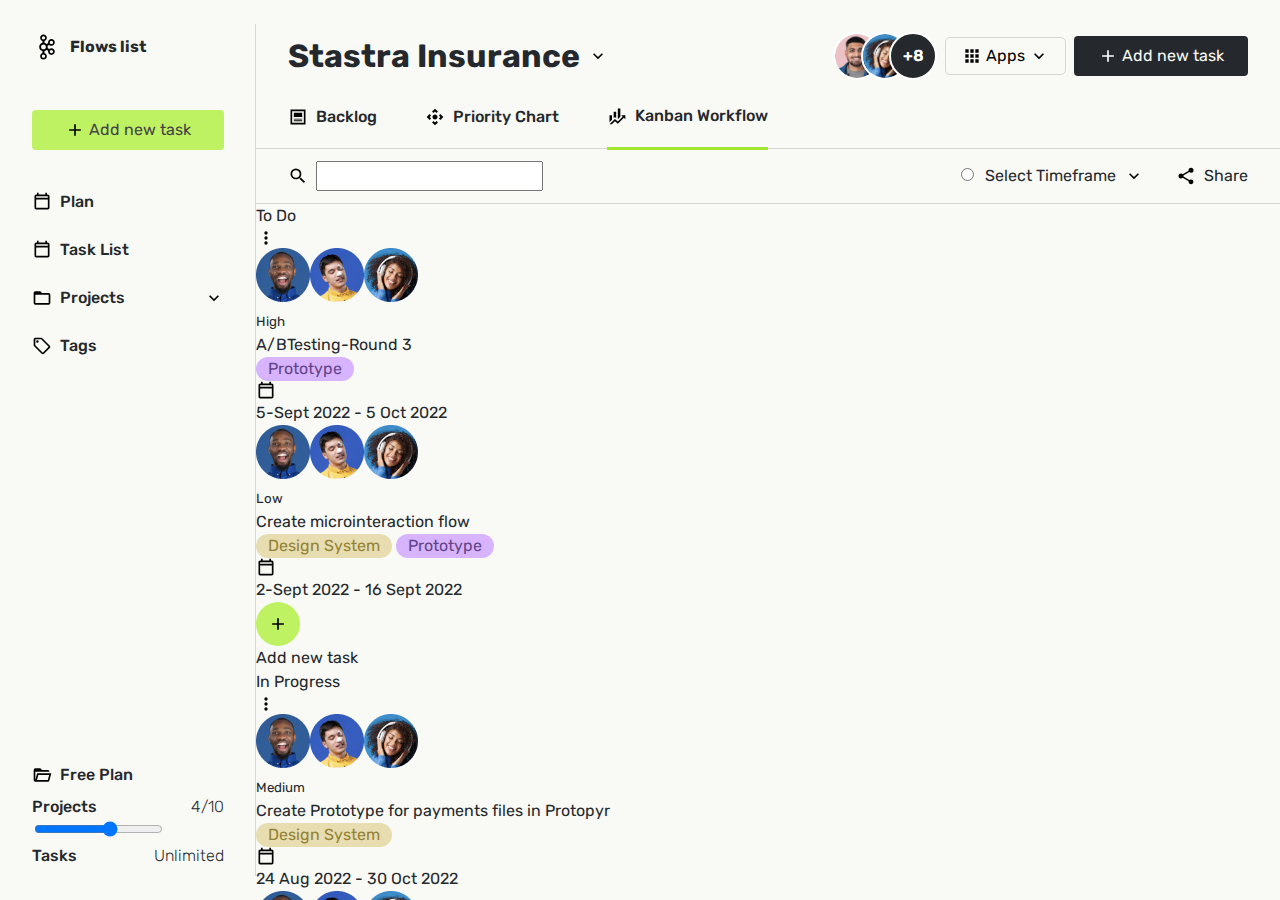
==== index.html @ 0f81f0f0 "complete header section" ====
<!DOCTYPE html>
<html lang="en">
  <head>
    <meta charset="UTF-8" />
    <meta http-equiv="X-UA-Compatible" content="IE=edge" />
    <meta name="viewport" content="width=device-width, initial-scale=1.0" />
    <link rel="preconnect" href="https://fonts.googleapis.com" />
    <link rel="preconnect" href="https://fonts.gstatic.com" crossorigin />
    <link
      href="https://fonts.googleapis.com/css2?family=Rubik:wght@300;400;500;700&display=swap"
      rel="stylesheet"
    />
    <link rel="stylesheet" href="styles.css" />
    <title>Admin Dashbord</title>
  </head>
  <body>
    <div class="dashboard-grid">
      <aside class="sidebar">
        <div class="container">
          <div class="flex-col">
            <div class="logo-wrap | flex">
              <svg class="all-icons icon-logo">
                <use xlink:href="assets/all-icons.svg#icon-logo"></use>
              </svg>
              <span class="logo-text secondary-heading">Flows list</span>
            </div>
            <button class="btn-rect btn-primary">
              <svg class="all-icons">
                <use xlink:href="assets/all-icons.svg#icon-plus"></use>
              </svg>
              <p class="btn-text">Add new task</p>
            </button>
            <div class="flex-between-col">
              <nav class="nav-sidebar-menu">
                <ul class="nav-sidebar-list | font-semi-bold">
                  <li class="nav-sidebar-item plan | flex">
                    <svg class="all-icons">
                      <use
                        xlink:href="assets/all-icons.svg#icon-calendar"
                      ></use>
                    </svg>
                    <p>Plan</p>
                  </li>
                  <li class="nav-sidebar-item task-list | flex">
                    <svg class="all-icons">
                      <use
                        xlink:href="assets/all-icons.svg#icon-calendar"
                      ></use>
                    </svg>
                    <p>Task List</p>
                  </li>
                  <li class="nav-sidebar-item projects | flex-between">
                    <div class="flex">
                      <svg class="all-icons">
                        <use
                          xlink:href="assets/all-icons.svg#icon-folder"
                        ></use>
                      </svg>
                      <p>Projects</p>
                    </div>
                    <svg class="all-icons">
                      <use xlink:href="assets/all-icons.svg#icon-expand"></use>
                    </svg>
                    <ul class="project-list | hidden">
                      <!-- USE JAVASCRIPT TO SET THIS -->
                      <li class="project-items">Meridian</li>
                      <li class="project-items">Risen</li>
                      <li class="project-items">Skillex</li>
                      <li class="project-items">Statra Insurance</li>

                      <li class="add-new-project">
                        <svg class="all-icons">
                          <use
                            xlink:href="assets/all-icons.svg#icon-plus"
                          ></use>
                        </svg>
                        <p>Add New</p>
                      </li>
                    </ul>
                  </li>
                  <li class="nav-sidebar-item tags | flex">
                    <svg class="all-icons">
                      <use xlink:href="assets/all-icons.svg#icon-tag"></use>
                    </svg>
                    <p>Tags</p>
                  </li>
                </ul>
              </nav>
              <div class="account-plan">
                <div class="nav-sidebar-item free-plan | flex font-semi-bold">
                  <svg class="all-icons">
                    <use
                      xlink:href="assets/all-icons.svg#icon-folder-open"
                    ></use>
                  </svg>
                  <p>Free Plan</p>
                </div>
                <div class="no-of-projects-wrap | flex-between">
                  <p class="no-of-projects | font-semi-bold">Projects</p>
                  <p class="no-of-projects-count | font-light">4/10</p>
                </div>
                <div class="no-of-projects-range">
                  <input type="range" min="0" max="10" value="6" />
                </div>
                <div class="no-of-tasks-wrap | flex-between">
                  <p class="no-of-tasks | font-semi-bold">Tasks</p>
                  <p class="no-of-tasks-count | font-light">Unlimited</p>
                </div>
              </div>
            </div>
          </div>
        </div>
      </aside>
      <main class="main">
        <div>
          <header class="container">
            <div class="flex-between margin-bottom">
              <div class="project-dropdown | flex">
                <h1>Stastra Insurance</h1>
                <svg class="all-icons">
                  <use xlink:href="assets/all-icons.svg#icon-expand"></use>
                </svg>
              </div>
              <div class="flex">
                <div class="team-members">
                  <div class="avatar">
                    <img src="assets/Storyavatar.png" alt="team member" />
                  </div>
                  <div class="avatar">
                    <img src="assets/48.png" alt="team member" />
                  </div>
                  <div class="avatar other-members-wrap">
                    <span class="other-members-no">+8</span>
                  </div>
                </div>
                <button class="btn-app">
                  <svg class="all-icons">
                    <use xlink:href="assets/all-icons.svg#icon-app"></use>
                  </svg>
                  <p>Apps</p>
                  <svg class="all-icons">
                    <use xlink:href="assets/all-icons.svg#icon-expand"></use>
                  </svg>
                </button>
                <button class="btn-rect btn-secondary">
                  <svg class="all-icons">
                    <use xlink:href="assets/all-icons.svg#icon-plus"></use>
                  </svg>
                  <p class="btn-text">Add new task</p>
                </button>
              </div>
            </div>
            <nav class="nav-main-menu">
              <ul
                class="nav-main-list | flex font-semi-bold"
                style="gap: var(--size-700)"
              >
                <li class="nav-main-item backlog">
                  <a href="#" class="flex">
                    <svg class="all-icons">
                      <use xlink:href="assets/all-icons.svg#icon-backlog"></use>
                    </svg>
                    <p>Backlog</p>
                  </a>
                </li>
                <li class="nav-main-item priority-chart">
                  <a href="#" class="flex">
                    <svg class="all-icons">
                      <use
                        xlink:href="assets/all-icons.svg#icon-priority"
                      ></use>
                    </svg>
                    <p>Priority Chart</p>
                  </a>
                </li>
                <li class="nav-main-item kanban-workflow active">
                  <a href="#" class="flex">
                    <svg class="all-icons">
                      <use
                        xlink:href="assets/all-icons.svg#icon-workflow"
                      ></use>
                    </svg>
                    <p>Kanban Workflow</p>
                  </a>
                </li>
              </ul>
            </nav>
          </header>
          <section class="search-section | flex-between container">
            <div class="search-bar | flex">
              <svg class="all-icons">
                <use xlink:href="assets/all-icons.svg#icon-magnify"></use>
              </svg>
              <input type="text" />
            </div>
            <div class="flex" style="gap: var(--size-600)">
              <div class="select-timeframe | flex">
                <div class="switch">
                  <input type="radio" />
                </div>
                <p>Select Timeframe</p>
                <svg class="all-icons">
                  <use xlink:href="assets/all-icons.svg#icon-expand"></use>
                </svg>
              </div>
              <div class="share | flex">
                <svg class="all-icons">
                  <use xlink:href="assets/all-icons.svg#icon-share"></use>
                </svg>
                <p>Share</p>
              </div>
            </div>
          </section>
          <section>
            <div class="to-do">
              <div>
                <p>To Do</p>
                <svg class="all-icons">
                  <use xlink:href="assets/all-icons.svg#icon-more"></use>
                </svg>
              </div>
              <div class="card">
                <div>
                  <div class="team-members">
                    <img src="assets/48avatar.png" />
                    <img src="assets/48 Copy 5.png" />
                    <img src="assets/48.png" />
                  </div>
                  <div class="card-task-priority">
                    <small>High</small>
                  </div>
                </div>
                <p>A/BTesting-Round 3</p>
                <span data-tag="true" class="tag-prototype" />
                <span data-tag="true" class="tag-tag-research" />
                <div class="card-date">
                  <svg class="all-icons">
                    <use xlink:href="assets/all-icons.svg#icon-calendar"></use>
                  </svg>
                  <p>5-Sept 2022 - 5 Oct 2022</p>
                </div>
              </div>
              <!--  -->
              <div class="card">
                <div>
                  <div class="team-members">
                    <img src="assets/48avatar.png" />
                    <img src="assets/48 Copy 5.png" />
                    <img src="assets/48.png" />
                  </div>
                  <div class="card-task-priority">
                    <small>Low</small>
                  </div>
                </div>
                <p>Create microinteraction flow</p>
                <span data-tag="true" class="tag-design" />
                <span data-tag="true" class="tag-prototype" />
                <div class="card-date">
                  <svg class="all-icons">
                    <use xlink:href="assets/all-icons.svg#icon-calendar"></use>
                  </svg>
                  <p>2-Sept 2022 - 16 Sept 2022</p>
                </div>
              </div>
              <div class="new-task">
                <button class="btn-circle btn-primary">
                  <svg class="all-icons">
                    <use xlink:href="assets/all-icons.svg#icon-plus"></use>
                  </svg>
                </button>
                <p>Add new task</p>
              </div>
            </div>
            <!--  -->
            <div class="in-progress">
              <div>
                <p>In Progress</p>
                <svg class="all-icons">
                  <use xlink:href="assets/all-icons.svg#icon-more"></use>
                </svg>
              </div>
              <div class="card">
                <div>
                  <div class="team-members">
                    <img src="assets/48avatar.png" />
                    <img src="assets/48 Copy 5.png" />
                    <img src="assets/48.png" />
                  </div>
                  <div class="card-task-priority">
                    <small>Medium</small>
                  </div>
                </div>
                <p>Create Prototype for payments files in Protopyr</p>
                <!-- use Before/After pseudo class -->
                <span data-tag="true" class="tag-design-system" />
                <span data-tag="true" class="tag-design" />
                <div class="card-date">
                  <svg class="all-icons">
                    <use xlink:href="assets/all-icons.svg#icon-calendar"></use>
                  </svg>
                  <p>24 Aug 2022 - 30 Oct 2022</p>
                </div>
              </div>
              <!--  -->
              <div class="card">
                <div>
                  <div class="team-members">
                    <img src="assets/48avatar.png" />
                    <img src="assets/48 Copy 5.png" />
                    <img src="assets/48.png" />
                  </div>
                  <div class="card-task-priority">
                    <small>Low</small>
                  </div>
                </div>
                <p>Update icons for checkout</p>
                <!-- use Before/After pseudo class -->
                <span data-tag="true" class="tag-research" />
                <span data-tag="true" class="tag-prototype" />
                <div class="card-date">
                  <svg class="all-icons">
                    <use xlink:href="assets/all-icons.svg#icon-calendar"></use>
                  </svg>
                  <p>2-Sept 2022 - 16 Sept 2022</p>
                </div>
              </div>
              <div class="new-task">
                <button class="btn-circle btn-primary">
                  <svg class="all-icons">
                    <use xlink:href="assets/all-icons.svg#icon-plus"></use>
                  </svg>
                </button>
                <p>Add new task</p>
              </div>
            </div>
            <div class="completed">
              <div>
                <p>In Progress</p>
                <svg class="all-icons">
                  <use xlink:href="assets/all-icons.svg#icon-more"></use>
                </svg>
              </div>
              <div class="card">
                <div>
                  <div class="team-members">
                    <img src="assets/48avatar.png" />
                    <img src="assets/48 Copy 5.png" />
                    <img src="assets/48.png" />
                  </div>
                  <div class="card-task-priority">
                    <small>High</small>
                  </div>
                </div>
                <p>Copywriting for flow payments</p>
                <!-- use Before/After pseudo class -->
                <span data-tag="true" class="tag-prototype" />
                <span data-tag="true" class="tag-design-system" />
                <div class="card-date">
                  <svg class="all-icons">
                    <use xlink:href="assets/all-icons.svg#icon-calendar"></use>
                  </svg>
                  <p>24 Aug 2022 - 30 Oct 2022</p>
                </div>
              </div>
              <!--  -->
              <div class="card">
                <div>
                  <div class="team-members">
                    <img src="assets/48avatar.png" />
                    <img src="assets/48 Copy 5.png" />
                    <img src="assets/48.png" />
                  </div>
                  <div class="card-task-priority">
                    <small>Low</small>
                  </div>
                </div>
                <p>Create microinteraction flow</p>
                <!-- use Before/After pseudo class -->
                <span data-tag="true" class="tag-prototype" />
                <div class="card-date">
                  <svg class="all-icons">
                    <use xlink:href="assets/all-icons.svg#icon-calendar"></use>
                  </svg>
                  <p>2-Sept 2022 - 16 Sept 2022</p>
                </div>
              </div>
              <div class="new-task">
                <button class="btn-circle btn-primary">
                  <svg class="all-icons">
                    <use xlink:href="assets/all-icons.svg#icon-plus"></use>
                  </svg>
                </button>
                <p>Add new task</p>
              </div>
            </div>
          </section>
        </div>
      </main>
    </div>

    <script src="main.js"></script>
  </body>
</html>
---- styles.css ----
:root {
  /* color palette */
  --clr-lime-300: hsl(82, 85%, 67%);
  --clr-lime-400: hsl(83, 78%, 55%);

  --clr-grey-200: hsl(72, 33%, 97%);
  --clr-grey-300: hsl(54, 36%, 95%);
  --clr-grey-400: hsl(180, 1%, 84%);
  --clr-grey-500: hsl(72, 2%, 57%);
  --clr-grey-600: hsl(260, 2%, 27%);
  --clr-grey-900: hsl(210, 10%, 16%);

  --clr-amber-200: hsl(48, 97%, 77%);
  --clr-amber-600: hsl(20, 64%, 58%);

  --clr-purple-300: hsl(269, 97%, 85%);
  --clr-purple-800: hsl(267, 34%, 40%);

  --clr-fuchsia-300: hsl(291, 93%, 83%);
  --clr-fuchsia-800: hsl(298, 36%, 41%);

  --clr-blue-900: hsl(216, 50%, 28%);
  --clr-blue-300: hsl(212, 96%, 78%);

  --clr-gold-800: hsl(49, 49%, 39%);
  --clr-gold-300: hsl(49, 52%, 80%);

  /* project font(s) */
  --ff-primary: Rubik, "Gill Sans", "Gill Sans MT", Calibri, "Trebuchet MS",
    sans-serif;

  --ff-body: var(--ff-primary);
  --ff-heading: var(--ff-primary);

  /* font weights*/
  --fw-light: 300;
  --fw-regular: 400;
  --fw-semi-bold: 500;
  --fw-bold: 700;

  /* font sizes */
  --fs-300: 0.8125rem;
  --fs-400: 0.875rem;
  --fs-500: 0.9375rem;
  --fs-600: 1rem;
  --fs-700: 1.875rem;
  --fs-800: 2.5rem;
  --fs-900: 3.5rem;

  --fs-body: var(--fs-600);
  --fs-primary-heading: var(--fs-700);
  --fs-secondary-heading: var(--fs-600);
  --fs-nav: var(--fs-400);
  --fs-button: var(--fs-400);

  /* general spacing */
  --size-50: 0.125rem;
  --size-100: 0.25rem;
  --size-200: 0.5rem;
  --size-300: 0.75rem;
  --size-400: 1rem;
  --size-500: 1.5rem;
  --size-600: 2rem;
  --size-700: 3rem;
  --size-800: 4rem;
  --size-900: 5rem;
  --size-1000: 8rem;
}

/* @media (min-width: 50em) {
  :root {
    --fs-body: var(--fs-400);
    --fs-primary-heading: var(--fs-700);
    --fs-secondary-heading: var(--fs-600);
    --fs-nav: var(--fs-400);
  }
} */

/* CSS RESET */
/* Box sizing rules */
*,
*::before,
*::after {
  box-sizing: border-box;
}

/* Remove default margin */
body,
html,
h1,
h2,
h3,
h4,
p,
figure,
blockquote,
dl,
dd {
  margin: 0;
}

/* Remove list styles on ul, ol elements, which suggests default styling will be removed */
ul,
ol,
li {
  list-style: none;
  padding: 0;
  margin: 0;
}

/* Set core root defaults */
html:focus-within {
  scroll-behavior: smooth;
}

/* A elements that don't have a class get default styles */
a:not([class]) {
  text-decoration-skip-ink: auto;
}

/* Make images easier to work with */
img,
picture,
svg {
  max-width: 100%;
  display: block;
}

/* Inherit fonts for inputs and buttons */
input,
button,
textarea,
select {
  font: inherit;
}

/* Remove all animations, transitions and smooth scroll for people that prefer not to see them */
@media (prefers-reduced-motion: reduce) {
  html:focus-within {
    scroll-behavior: auto;
  }

  *,
  *::before,
  *::after {
    animation-duration: 0.01ms !important;
    animation-iteration-count: 1 !important;
    transition-duration: 0.01ms !important;
    scroll-behavior: auto !important;
  }
}

/* Desird scroll bar setting */

.main::-webkit-scrollbar,
.sidebar::-webkit-scrollbar {
  width: 0.6rem;
}

.main::-webkit-scrollbar-track,
.sidebar::-webkit-scrollbar-track {
  -webkit-box-shadow: inset 0 0 6px rgba(0, 0, 0, 0.3);
  border-radius: 10px;
}

.main::-webkit-scrollbar-thumb,
.sidebar::-webkit-scrollbar-thumb {
  background-color: var(--clr-grey-500);
  border-radius: 10px;
}

/* @supports () {
} */

/* GENERAL CLASS */

body {
  font-family: var(--ff-body);
  font-size: var(--fs-body);
  font-weight: var(--fw-regular);
  line-height: 1.5;
  color: var(--clr-grey-900);
  background-color: var(--clr-grey-200);
  text-rendering: optimizeSpeed;
}

button {
  cursor: pointer;
  display: flex;
  align-items: center;
  justify-content: center;
  gap: var(--size-100);
}

svg {
  aspect-ratio: 1;
  width: 20px;
}

.dashboard-grid {
  display: grid;
  grid-template-columns: clamp(3rem, 50%, 16rem) minmax(40vw, 1fr);
}

/* sidebar layout */

.sidebar,
.main {
  height: 100vh;
  padding-block: var(--size-600);
  position: relative;
  overflow-y: auto;
}

.sidebar::after {
  content: "";
  background: var(--clr-grey-400);
  position: absolute;
  inset-block: var(--size-500);
  right: 0;
  width: 1.5px;
}

.logo-wrap {
  align-items: center;
  margin-bottom: var(--size-700);
}

.icon-logo {
  width: 30px;
}

.sidebar button {
  margin-bottom: var(--size-600);
}

.nav-sidebar-list {
  display: flex;
  flex-direction: column;
  gap: var(--size-200);
}

.nav-sidebar-item {
  padding-block: var(--size-200);
}

.nav-sidebar-item:not(.free-plan):hover {
  cursor: pointer;
  background-color: var(--clr-grey-300);
  border-radius: 8px;
}

/* main */

.team-members {
  display: inline-flex;
}
.avatar {
  position: relative;
  border: 2px solid #fff;
  border-radius: 50%;
  overflow: hidden;
  width: 3rem;
  height: 3rem;
}

.avatar:not(:first-child) {
  margin-left: -20px;
}

.other-members-wrap {
  color: white;
  font-weight: var(--fw-bold);
  background-color: var(--clr-grey-900);
}

.other-members-no {
  position: absolute;
  top: 50%;
  left: 50%;
  transform: translate(-50%, -50%);
  overflow: hidden;
}

.btn-app {
  padding: 0.4rem 1rem;
  background: var(--clr-grey-200);
  border: 1px solid var(--clr-grey-400);
  border-radius: 5px;
}

.nav-main-item {
  padding-bottom: 1.2rem;
}

.nav-main-item a {
  text-decoration: none;
  color: var(--clr-grey-900);
}

.active {
  border-bottom: 3px solid var(--clr-lime-400) !important;
  margin-bottom: -2px;
}

.search-section {
  border-block: 1px solid var(--clr-grey-400);
  padding-block: var(--size-300);
}

.content-grid {
  display: grid;
  grid-template-columns: repeat(3, 1fr);
}

:where([data-tag="true"])::before {
  display: inline-flex;
  width: fit-content;
  align-items: center;
  border-radius: var(--size-500);
  padding-inline: var(--size-300);
}

/* UTILITY CLASS */
.container {
  padding-inline: 2rem;
  height: 100%;
  margin-inline: auto;
}

.flex {
  display: flex;
  align-items: center;
  gap: var(--size-200);
}

.flex-col {
  display: flex;
  flex-direction: column;
  height: 100%;
}

.flex-between {
  display: flex;
  justify-content: space-between;
}

.flex-between-col {
  display: flex;
  height: 100%;
  flex-direction: column;
  justify-content: space-between;
}

.primary-heading {
  font-family: var(--ff-heading);
  font-size: var(--fs-primary-heading);
  font-weight: var(--fw-bold);
}

.secondary-heading {
  font-family: var(--ff-heading);
  font-size: var(--fs-secondary-heading);
  font-weight: var(--fw-bold);
}

.hidden {
  display: none;
}

.margin-bottom {
  margin-bottom: var(--size-500);
}

.font-light {
  font-weight: var(--fw-semi-bold);
}

.font-semi-bold {
  font-weight: var(--fw-semi-bold);
}

.font-light {
  font-weight: var(--fw-light);
}

.high-priority {
  color: var(--clr-amber-600);
  background-color: var(--clr-amber-200);
}

.medium-priority {
  color: var(--clr-gold-800);
  color: var(--clr-gold-300);
}

.low-priority {
  color: var(--clr-grey-500);
  color: var(--clr-grey-400);
}

.btn-primary {
  color: var(--clr-grey-600);
  background-color: var(--clr-lime-300);
}

.btn-secondary {
  color: var(--clr-grey-200);
  background-color: var(--clr-grey-900);
  fill: white;
}

.btn-rect {
  padding-block: var(--size-200);
  padding-inline: var(--size-500);
  border: none;
  border-radius: var(--size-100);
}

.btn-circle {
  padding: var(--size-300);
  border: none;
  border-radius: 50%;
}

.tag-prototype::before {
  content: "Prototype";
  color: var(--clr-purple-800);
  background-color: var(--clr-purple-300);
}

.tag-research::before {
  content: "Research";
  color: var(--clr-fuchsia-800);
  background-color: var(--clr-fuchsia-300);
}

.tag-design::before {
  content: "Design";
  color: var(--clr-blue-900);
  background-color: var(--clr-blue-300);
}

.tag-design::before {
  content: "Design System";
  color: var(--clr-gold-800);
  background-color: var(--clr-gold-300);
}
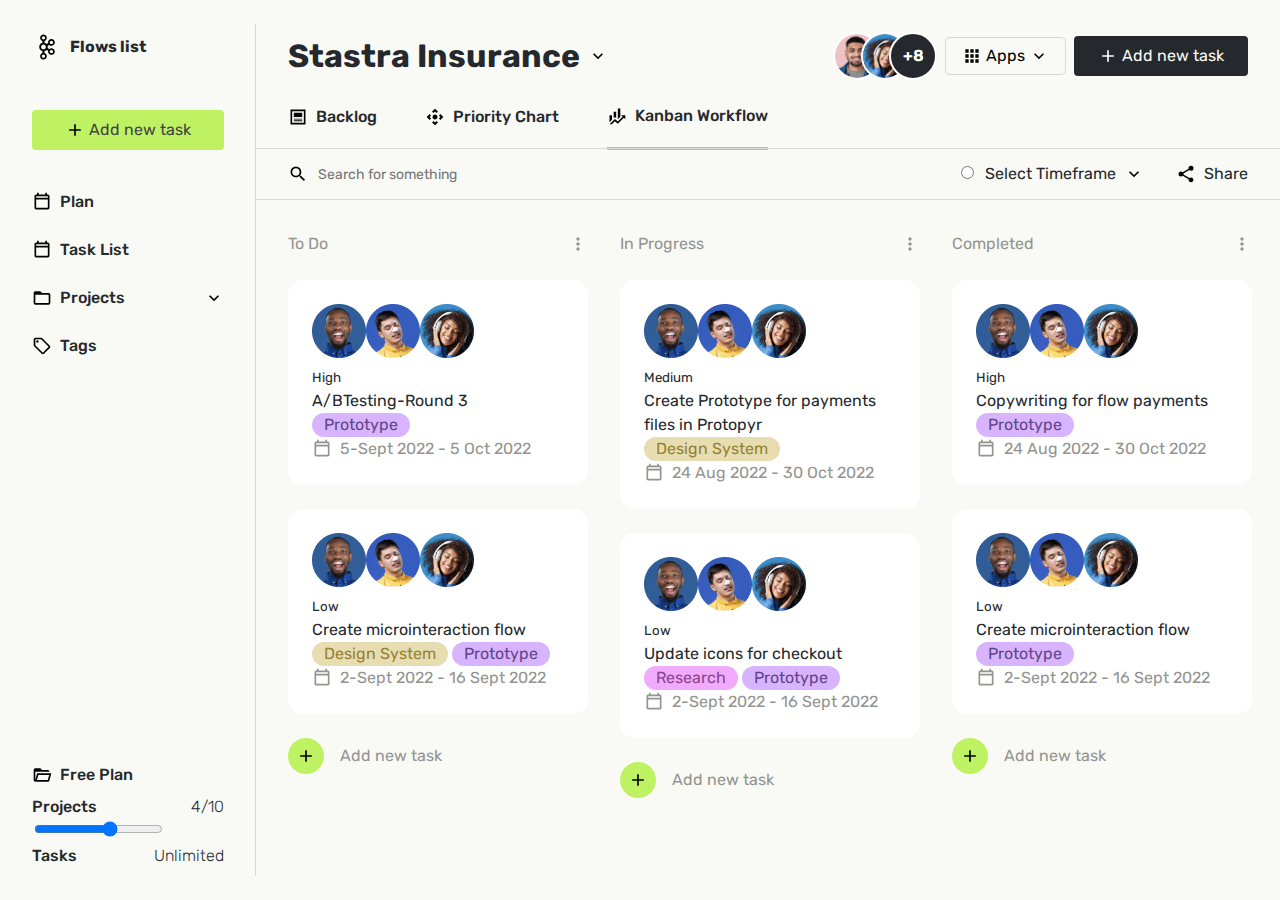
==== commit 5d7a7f67: "build content grid" ====
--- a/index.html
+++ b/index.html
@@ -113,7 +113,7 @@
       </aside>
       <main class="main">
         <div>
-          <header class="container">
+          <header class="header-section | container">
             <div class="flex-between margin-bottom">
               <div class="project-dropdown | flex">
                 <h1>Stastra Insurance</h1>
@@ -191,7 +191,7 @@
               <svg class="all-icons">
                 <use xlink:href="assets/all-icons.svg#icon-magnify"></use>
               </svg>
-              <input type="text" />
+              <input type="text" placeholder="Search for something" />
             </div>
             <div class="flex" style="gap: var(--size-600)">
               <div class="select-timeframe | flex">
@@ -211,9 +211,9 @@
               </div>
             </div>
           </section>
-          <section>
+          <section class="main-content-section content-grid container">
             <div class="to-do">
-              <div>
+              <div class="card-header | flex-between">
                 <p>To Do</p>
                 <svg class="all-icons">
                   <use xlink:href="assets/all-icons.svg#icon-more"></use>
@@ -233,7 +233,7 @@
                 <p>A/BTesting-Round 3</p>
                 <span data-tag="true" class="tag-prototype" />
                 <span data-tag="true" class="tag-tag-research" />
-                <div class="card-date">
+                <div class="card-date | flex">
                   <svg class="all-icons">
                     <use xlink:href="assets/all-icons.svg#icon-calendar"></use>
                   </svg>
@@ -255,7 +255,7 @@
                 <p>Create microinteraction flow</p>
                 <span data-tag="true" class="tag-design" />
                 <span data-tag="true" class="tag-prototype" />
-                <div class="card-date">
+                <div class="card-date | flex">
                   <svg class="all-icons">
                     <use xlink:href="assets/all-icons.svg#icon-calendar"></use>
                   </svg>
@@ -273,7 +273,7 @@
             </div>
             <!--  -->
             <div class="in-progress">
-              <div>
+              <div class="card-header | flex-between">
                 <p>In Progress</p>
                 <svg class="all-icons">
                   <use xlink:href="assets/all-icons.svg#icon-more"></use>
@@ -294,7 +294,7 @@
                 <!-- use Before/After pseudo class -->
                 <span data-tag="true" class="tag-design-system" />
                 <span data-tag="true" class="tag-design" />
-                <div class="card-date">
+                <div class="card-date | flex">
                   <svg class="all-icons">
                     <use xlink:href="assets/all-icons.svg#icon-calendar"></use>
                   </svg>
@@ -317,7 +317,7 @@
                 <!-- use Before/After pseudo class -->
                 <span data-tag="true" class="tag-research" />
                 <span data-tag="true" class="tag-prototype" />
-                <div class="card-date">
+                <div class="card-date | flex">
                   <svg class="all-icons">
                     <use xlink:href="assets/all-icons.svg#icon-calendar"></use>
                   </svg>
@@ -334,8 +334,8 @@
               </div>
             </div>
             <div class="completed">
-              <div>
-                <p>In Progress</p>
+              <div class="card-header | flex-between">
+                <p>Completed</p>
                 <svg class="all-icons">
                   <use xlink:href="assets/all-icons.svg#icon-more"></use>
                 </svg>
@@ -355,7 +355,7 @@
                 <!-- use Before/After pseudo class -->
                 <span data-tag="true" class="tag-prototype" />
                 <span data-tag="true" class="tag-design-system" />
-                <div class="card-date">
+                <div class="card-date | flex">
                   <svg class="all-icons">
                     <use xlink:href="assets/all-icons.svg#icon-calendar"></use>
                   </svg>
@@ -377,7 +377,7 @@
                 <p>Create microinteraction flow</p>
                 <!-- use Before/After pseudo class -->
                 <span data-tag="true" class="tag-prototype" />
-                <div class="card-date">
+                <div class="card-date | flex">
                   <svg class="all-icons">
                     <use xlink:href="assets/all-icons.svg#icon-calendar"></use>
                   </svg>
--- a/styles.css
+++ b/styles.css
@@ -208,8 +208,12 @@
 .main {
   height: 100vh;
   padding-block: var(--size-600);
+
+  overflow-y: auto;
+}
+
+.sidebar {
   position: relative;
-  overflow-y: auto;
 }
 
 .sidebar::after {
@@ -252,9 +256,20 @@
 
 /* main */
 
+.header-section,
+.search-section {
+  height: 4rem;
+  position: sticky;
+  z-index: 1;
+  top: 0;
+  /* inset: 0; */
+  /* width: 100%; */
+}
+
 .team-members {
   display: inline-flex;
 }
+
 .avatar {
   position: relative;
   border: 2px solid #fff;
@@ -308,19 +323,64 @@
   padding-block: var(--size-300);
 }
 
+input:where([type="text"]) {
+  border-style: hidden;
+  background-color: var(--clr-grey-200);
+}
+
+input:where([type="text"]):focus {
+  outline: 1px solid var(--clr-grey-200);
+}
+
+input::placeholder {
+  font-size: var(--fs-400);
+}
+
+.main-content-section {
+  padding-top: var(--size-600);
+}
+
 .content-grid {
   display: grid;
-  grid-template-columns: repeat(3, 1fr);
-}
-
-:where([data-tag="true"])::before {
+  gap: 2rem;
+  grid-template-columns: repeat(3, minmax(300px, 1fr));
+}
+
+.to-do,
+.in-progress,
+.completed {
+  display: flex;
+  flex-direction: column;
+  gap: 1.5rem;
+}
+
+.card {
+  max-width: 350px;
+  padding: var(--size-500);
+  background-color: white;
+  border-radius: 15px;
+}
+
+.new-task {
+  display: flex;
+  align-items: center;
+  gap: 1rem;
+  color: var(--clr-grey-500);
+}
+
+.card-header,
+.card-date {
+  color: var(--clr-grey-500);
+  fill: var(--clr-grey-500);
+}
+
+[data-tag="true"]::before {
   display: inline-flex;
   width: fit-content;
   align-items: center;
   border-radius: var(--size-500);
   padding-inline: var(--size-300);
 }
-
 /* UTILITY CLASS */
 .container {
   padding-inline: 2rem;
@@ -418,7 +478,7 @@
 }
 
 .btn-circle {
-  padding: var(--size-300);
+  padding: var(--size-200);
   border: none;
   border-radius: 50%;
 }
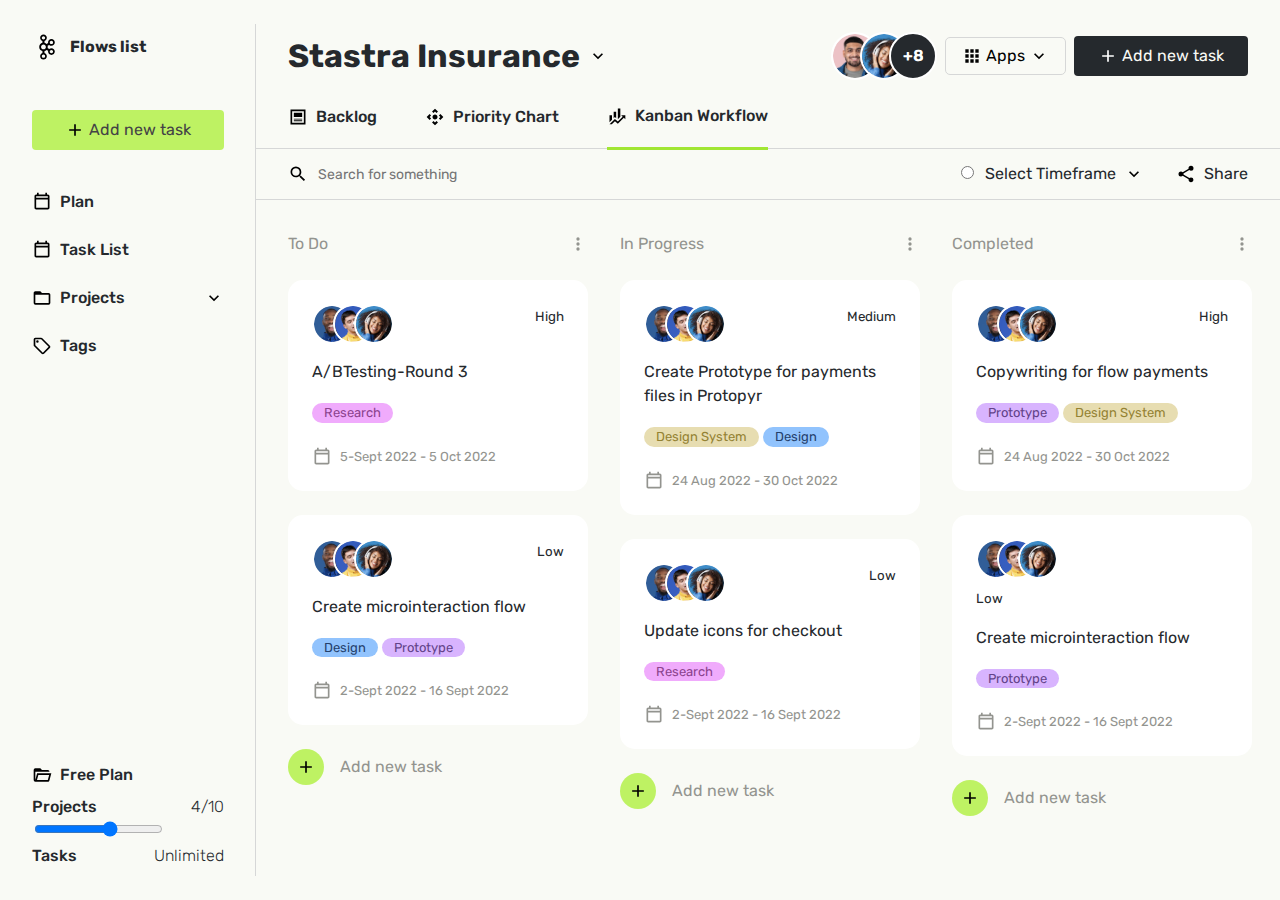
==== commit a9c4be5c: "add card style" ====
--- a/index.html
+++ b/index.html
@@ -112,7 +112,7 @@
         </div>
       </aside>
       <main class="main">
-        <div>
+        <div class="position-sticky">
           <header class="header-section | container">
             <div class="flex-between margin-bottom">
               <div class="project-dropdown | flex">
@@ -211,190 +211,226 @@
               </div>
             </div>
           </section>
-          <section class="main-content-section content-grid container">
-            <div class="to-do">
-              <div class="card-header | flex-between">
-                <p>To Do</p>
-                <svg class="all-icons">
-                  <use xlink:href="assets/all-icons.svg#icon-more"></use>
-                </svg>
-              </div>
-              <div class="card">
-                <div>
-                  <div class="team-members">
-                    <img src="assets/48avatar.png" />
-                    <img src="assets/48 Copy 5.png" />
-                    <img src="assets/48.png" />
-                  </div>
-                  <div class="card-task-priority">
-                    <small>High</small>
-                  </div>
-                </div>
-                <p>A/BTesting-Round 3</p>
-                <span data-tag="true" class="tag-prototype" />
-                <span data-tag="true" class="tag-tag-research" />
-                <div class="card-date | flex">
-                  <svg class="all-icons">
-                    <use xlink:href="assets/all-icons.svg#icon-calendar"></use>
-                  </svg>
-                  <p>5-Sept 2022 - 5 Oct 2022</p>
-                </div>
-              </div>
-              <!--  -->
-              <div class="card">
-                <div>
-                  <div class="team-members">
-                    <img src="assets/48avatar.png" />
-                    <img src="assets/48 Copy 5.png" />
-                    <img src="assets/48.png" />
-                  </div>
-                  <div class="card-task-priority">
-                    <small>Low</small>
-                  </div>
-                </div>
-                <p>Create microinteraction flow</p>
-                <span data-tag="true" class="tag-design" />
-                <span data-tag="true" class="tag-prototype" />
-                <div class="card-date | flex">
-                  <svg class="all-icons">
-                    <use xlink:href="assets/all-icons.svg#icon-calendar"></use>
-                  </svg>
-                  <p>2-Sept 2022 - 16 Sept 2022</p>
-                </div>
-              </div>
-              <div class="new-task">
-                <button class="btn-circle btn-primary">
-                  <svg class="all-icons">
-                    <use xlink:href="assets/all-icons.svg#icon-plus"></use>
-                  </svg>
-                </button>
-                <p>Add new task</p>
+        </div>
+
+        <section
+          class="main-content-section content-grid | container padding-top"
+        >
+          <div class="to-do">
+            <div class="card-header | flex-between">
+              <p>To Do</p>
+              <svg class="all-icons">
+                <use xlink:href="assets/all-icons.svg#icon-more"></use>
+              </svg>
+            </div>
+            <div class="card">
+              <div class="flex-between">
+                <div class="team-members">
+                  <div class="avatar">
+                    <img src="assets/48avatar.png" />
+                  </div>
+                  <div class="avatar">
+                    <img src="assets/48 Copy 5.png" />
+                  </div>
+                  <div class="avatar">
+                    <img src="assets/48.png" />
+                  </div>
+                </div>
+                <div class="card-task-priority">
+                  <small>High</small>
+                </div>
+              </div>
+              <p>A/BTesting-Round 3</p>
+              <span data-tag="true" class="tag-research" />
+              <div class="card-date | flex">
+                <svg class="all-icons">
+                  <use xlink:href="assets/all-icons.svg#icon-calendar"></use>
+                </svg>
+                <p>5-Sept 2022 - 5 Oct 2022</p>
               </div>
             </div>
             <!--  -->
-            <div class="in-progress">
-              <div class="card-header | flex-between">
-                <p>In Progress</p>
-                <svg class="all-icons">
-                  <use xlink:href="assets/all-icons.svg#icon-more"></use>
-                </svg>
-              </div>
-              <div class="card">
-                <div>
-                  <div class="team-members">
-                    <img src="assets/48avatar.png" />
-                    <img src="assets/48 Copy 5.png" />
-                    <img src="assets/48.png" />
-                  </div>
-                  <div class="card-task-priority">
-                    <small>Medium</small>
-                  </div>
-                </div>
-                <p>Create Prototype for payments files in Protopyr</p>
-                <!-- use Before/After pseudo class -->
-                <span data-tag="true" class="tag-design-system" />
-                <span data-tag="true" class="tag-design" />
-                <div class="card-date | flex">
-                  <svg class="all-icons">
-                    <use xlink:href="assets/all-icons.svg#icon-calendar"></use>
-                  </svg>
-                  <p>24 Aug 2022 - 30 Oct 2022</p>
-                </div>
-              </div>
-              <!--  -->
-              <div class="card">
-                <div>
-                  <div class="team-members">
-                    <img src="assets/48avatar.png" />
-                    <img src="assets/48 Copy 5.png" />
-                    <img src="assets/48.png" />
-                  </div>
-                  <div class="card-task-priority">
-                    <small>Low</small>
-                  </div>
-                </div>
-                <p>Update icons for checkout</p>
-                <!-- use Before/After pseudo class -->
-                <span data-tag="true" class="tag-research" />
-                <span data-tag="true" class="tag-prototype" />
-                <div class="card-date | flex">
-                  <svg class="all-icons">
-                    <use xlink:href="assets/all-icons.svg#icon-calendar"></use>
-                  </svg>
-                  <p>2-Sept 2022 - 16 Sept 2022</p>
-                </div>
-              </div>
-              <div class="new-task">
-                <button class="btn-circle btn-primary">
-                  <svg class="all-icons">
-                    <use xlink:href="assets/all-icons.svg#icon-plus"></use>
-                  </svg>
-                </button>
-                <p>Add new task</p>
-              </div>
-            </div>
-            <div class="completed">
-              <div class="card-header | flex-between">
-                <p>Completed</p>
-                <svg class="all-icons">
-                  <use xlink:href="assets/all-icons.svg#icon-more"></use>
-                </svg>
-              </div>
-              <div class="card">
-                <div>
-                  <div class="team-members">
-                    <img src="assets/48avatar.png" />
-                    <img src="assets/48 Copy 5.png" />
-                    <img src="assets/48.png" />
-                  </div>
-                  <div class="card-task-priority">
-                    <small>High</small>
-                  </div>
-                </div>
-                <p>Copywriting for flow payments</p>
-                <!-- use Before/After pseudo class -->
-                <span data-tag="true" class="tag-prototype" />
-                <span data-tag="true" class="tag-design-system" />
-                <div class="card-date | flex">
-                  <svg class="all-icons">
-                    <use xlink:href="assets/all-icons.svg#icon-calendar"></use>
-                  </svg>
-                  <p>24 Aug 2022 - 30 Oct 2022</p>
-                </div>
-              </div>
-              <!--  -->
-              <div class="card">
-                <div>
-                  <div class="team-members">
-                    <img src="assets/48avatar.png" />
-                    <img src="assets/48 Copy 5.png" />
-                    <img src="assets/48.png" />
-                  </div>
-                  <div class="card-task-priority">
-                    <small>Low</small>
-                  </div>
-                </div>
-                <p>Create microinteraction flow</p>
-                <!-- use Before/After pseudo class -->
-                <span data-tag="true" class="tag-prototype" />
-                <div class="card-date | flex">
-                  <svg class="all-icons">
-                    <use xlink:href="assets/all-icons.svg#icon-calendar"></use>
-                  </svg>
-                  <p>2-Sept 2022 - 16 Sept 2022</p>
-                </div>
-              </div>
-              <div class="new-task">
-                <button class="btn-circle btn-primary">
-                  <svg class="all-icons">
-                    <use xlink:href="assets/all-icons.svg#icon-plus"></use>
-                  </svg>
-                </button>
-                <p>Add new task</p>
-              </div>
-            </div>
-          </section>
-        </div>
+            <div class="card">
+              <div class="flex-between">
+                <div class="team-members">
+                  <div class="avatar">
+                    <img src="assets/48avatar.png" />
+                  </div>
+                  <div class="avatar">
+                    <img src="assets/48 Copy 5.png" />
+                  </div>
+                  <div class="avatar">
+                    <img src="assets/48.png" />
+                  </div>
+                </div>
+                <div class="card-task-priority">
+                  <small>Low</small>
+                </div>
+              </div>
+              <p>Create microinteraction flow</p>
+              <span data-tag="true" class="tag-design" />
+              <span data-tag="true" class="tag-prototype" />
+              <div class="card-date | flex">
+                <svg class="all-icons">
+                  <use xlink:href="assets/all-icons.svg#icon-calendar"></use>
+                </svg>
+                <p>2-Sept 2022 - 16 Sept 2022</p>
+              </div>
+            </div>
+            <div class="new-task">
+              <button class="btn-circle btn-primary">
+                <svg class="all-icons">
+                  <use xlink:href="assets/all-icons.svg#icon-plus"></use>
+                </svg>
+              </button>
+              <p>Add new task</p>
+            </div>
+          </div>
+          <!--  -->
+          <div class="in-progress">
+            <div class="card-header | flex-between">
+              <p>In Progress</p>
+              <svg class="all-icons">
+                <use xlink:href="assets/all-icons.svg#icon-more"></use>
+              </svg>
+            </div>
+            <div class="card">
+              <div class="flex-between">
+                <div class="team-members">
+                  <div class="avatar">
+                    <img src="assets/48avatar.png" />
+                  </div>
+                  <div class="avatar">
+                    <img src="assets/48 Copy 5.png" />
+                  </div>
+                  <div class="avatar">
+                    <img src="assets/48.png" />
+                  </div>
+                </div>
+                <div class="card-task-priority">
+                  <small>Medium</small>
+                </div>
+              </div>
+              <p>Create Prototype for payments files in Protopyr</p>
+              <span data-tag="true" class="tag-design-system" />
+              <span data-tag="true" class="tag-design" />
+              <div class="card-date | flex">
+                <svg class="all-icons">
+                  <use xlink:href="assets/all-icons.svg#icon-calendar"></use>
+                </svg>
+                <p>24 Aug 2022 - 30 Oct 2022</p>
+              </div>
+            </div>
+            <!--  -->
+            <div class="card">
+              <div class="flex-between">
+                <div class="team-members">
+                  <div class="avatar">
+                    <img src="assets/48avatar.png" />
+                  </div>
+                  <div class="avatar">
+                    <img src="assets/48 Copy 5.png" />
+                  </div>
+                  <div class="avatar">
+                    <img src="assets/48.png" />
+                  </div>
+                </div>
+                <div class="card-task-priority">
+                  <small>Low</small>
+                </div>
+              </div>
+              <p>Update icons for checkout</p>
+              <!-- use Before/After pseudo class -->
+              <span data-tag="true" class="tag-research" />
+              <div class="card-date | flex">
+                <svg class="all-icons">
+                  <use xlink:href="assets/all-icons.svg#icon-calendar"></use>
+                </svg>
+                <p>2-Sept 2022 - 16 Sept 2022</p>
+              </div>
+            </div>
+            <div class="new-task">
+              <button class="btn-circle btn-primary">
+                <svg class="all-icons">
+                  <use xlink:href="assets/all-icons.svg#icon-plus"></use>
+                </svg>
+              </button>
+              <p>Add new task</p>
+            </div>
+          </div>
+          <div class="completed">
+            <div class="card-header | flex-between">
+              <p>Completed</p>
+              <svg class="all-icons">
+                <use xlink:href="assets/all-icons.svg#icon-more"></use>
+              </svg>
+            </div>
+            <div class="card">
+              <div class="flex-between">
+                <div class="team-members">
+                  <div class="avatar">
+                    <img src="assets/48avatar.png" />
+                  </div>
+                  <div class="avatar">
+                    <img src="assets/48 Copy 5.png" />
+                  </div>
+                  <div class="avatar">
+                    <img src="assets/48.png" />
+                  </div>
+                </div>
+                <div class="card-task-priority">
+                  <small>High</small>
+                </div>
+              </div>
+              <p>Copywriting for flow payments</p>
+              <!-- use Before/After pseudo class -->
+              <span data-tag="true" class="tag-prototype" />
+              <span data-tag="true" class="tag-design-system" />
+              <div class="card-date | flex">
+                <svg class="all-icons">
+                  <use xlink:href="assets/all-icons.svg#icon-calendar"></use>
+                </svg>
+                <p>24 Aug 2022 - 30 Oct 2022</p>
+              </div>
+            </div>
+            <!--  -->
+            <div class="card">
+              <div class= flex-between">
+                <div class="team-members">
+                  <div class="avatar">
+                    <img src="assets/48avatar.png" />
+                  </div>
+                  <div class="avatar">
+                    <img src="assets/48 Copy 5.png" />
+                  </div>
+                  <div class="avatar">
+                    <img src="assets/48.png" />
+                  </div>
+                </div>
+                <div class="card-task-priority">
+                  <small>Low</small>
+                </div>
+              </div>
+              <p class="card-text">Create microinteraction flow</p>
+              <!-- use Before/After pseudo class -->
+              <span data-tag="true" class="tag-prototype" />
+              <div class="card-date | flex">
+                <svg class="all-icons">
+                  <use xlink:href="assets/all-icons.svg#icon-calendar"></use>
+                </svg>
+                <p>2-Sept 2022 - 16 Sept 2022</p>
+              </div>
+            </div>
+            <div class="new-task">
+              <button class="btn-circle btn-primary">
+                <svg class="all-icons">
+                  <use xlink:href="assets/all-icons.svg#icon-plus"></use>
+                </svg>
+              </button>
+              <p>Add new task</p>
+            </div>
+          </div>
+        </section>
       </main>
     </div>
 
--- a/styles.css
+++ b/styles.css
@@ -168,6 +168,11 @@
   background-color: var(--clr-grey-500);
   border-radius: 10px;
 }
+/* ========== */
+::-webkit-scrollbar {
+  /* display: none; */
+}
+/* ============ */
 
 /* @supports () {
 } */
@@ -203,15 +208,18 @@
 }
 
 /* sidebar layout */
-
+/* ==================================== */
 .sidebar,
 .main {
   height: 100vh;
   padding-block: var(--size-600);
-
   overflow-y: auto;
 }
 
+.main-content-section {
+  overflow-y: auto;
+}
+/* ================================= */
 .sidebar {
   position: relative;
 }
@@ -255,15 +263,11 @@
 }
 
 /* main */
-
-.header-section,
-.search-section {
-  height: 4rem;
+.position-sticky {
+  background-color: var(--clr-grey-200);
   position: sticky;
   z-index: 1;
   top: 0;
-  /* inset: 0; */
-  /* width: 100%; */
 }
 
 .team-members {
@@ -280,7 +284,7 @@
 }
 
 .avatar:not(:first-child) {
-  margin-left: -20px;
+  margin-left: -1.2rem;
 }
 
 .other-members-wrap {
@@ -336,10 +340,6 @@
   font-size: var(--fs-400);
 }
 
-.main-content-section {
-  padding-top: var(--size-600);
-}
-
 .content-grid {
   display: grid;
   gap: 2rem;
@@ -361,6 +361,15 @@
   border-radius: 15px;
 }
 
+.card .avatar {
+  width: 2.5rem;
+  height: 2.5rem;
+}
+
+.card > * {
+  margin-bottom: var(--size-400);
+}
+
 .new-task {
   display: flex;
   align-items: center;
@@ -374,12 +383,18 @@
   fill: var(--clr-grey-500);
 }
 
+.card-date {
+  font-size: var(--fs-300);
+}
+
 [data-tag="true"]::before {
   display: inline-flex;
   width: fit-content;
   align-items: center;
+  font-size: var(--fs-300);
   border-radius: var(--size-500);
   padding-inline: var(--size-300);
+  margin-bottom: var(--size-500);
 }
 /* UTILITY CLASS */
 .container {
@@ -432,6 +447,10 @@
   margin-bottom: var(--size-500);
 }
 
+.padding-top {
+  padding-top: var(--size-600);
+}
+
 .font-light {
   font-weight: var(--fw-semi-bold);
 }
@@ -501,7 +520,7 @@
   background-color: var(--clr-blue-300);
 }
 
-.tag-design::before {
+.tag-design-system::before {
   content: "Design System";
   color: var(--clr-gold-800);
   background-color: var(--clr-gold-300);
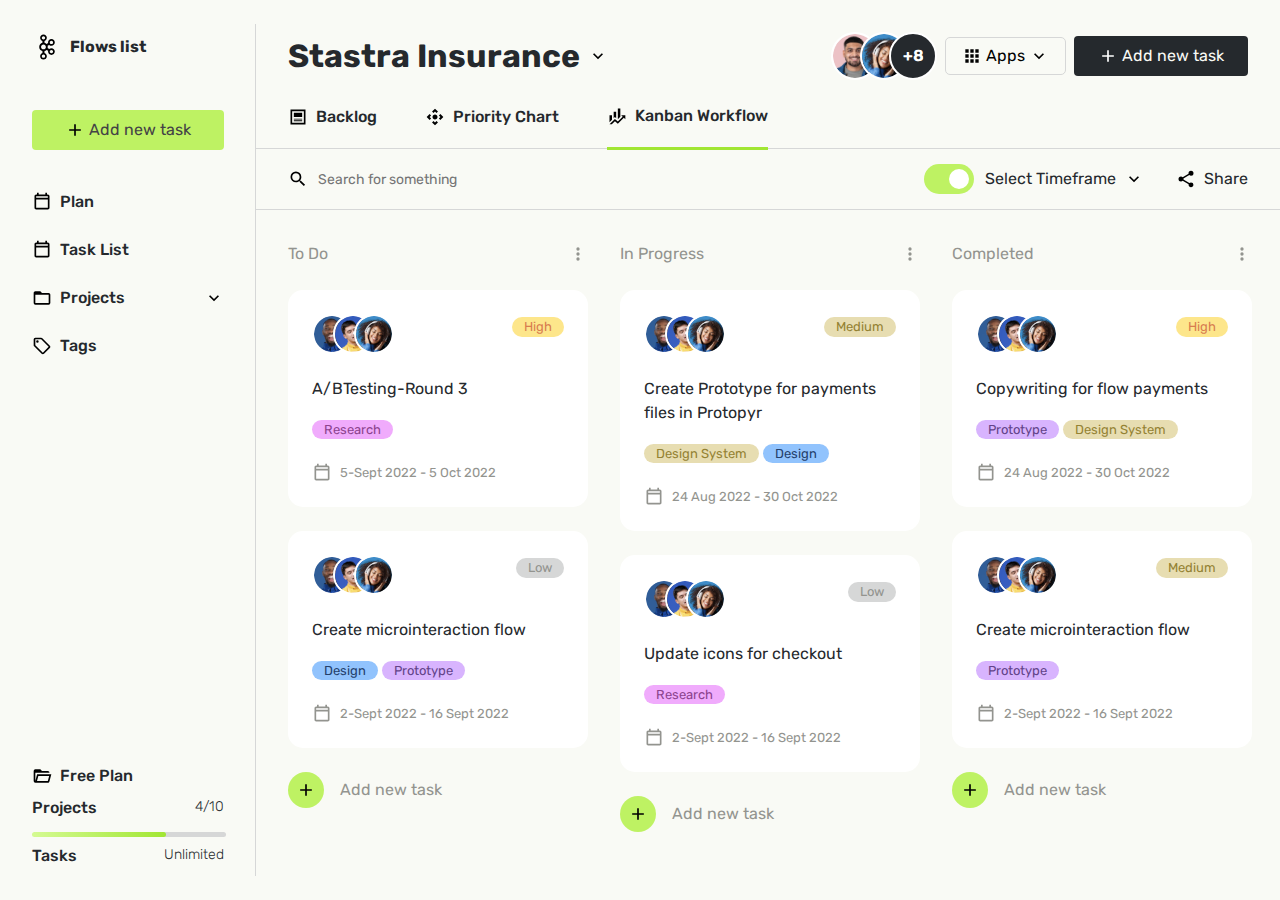
==== commit 55f158a8: "add toggle switch and plan range" ====
--- a/index.html
+++ b/index.html
@@ -97,14 +97,21 @@
                 </div>
                 <div class="no-of-projects-wrap | flex-between">
                   <p class="no-of-projects | font-semi-bold">Projects</p>
-                  <p class="no-of-projects-count | font-light">4/10</p>
+                  <p class="no-of-projects-count | font-light fs-400">4/10</p>
                 </div>
                 <div class="no-of-projects-range">
-                  <input type="range" min="0" max="10" value="6" />
+                  <input
+                    type="range"
+                    min="0"
+                    max="10"
+                    value="6"
+                    id="projects-range"
+                  />
+                  <div id="progress-bar"></div>
                 </div>
                 <div class="no-of-tasks-wrap | flex-between">
                   <p class="no-of-tasks | font-semi-bold">Tasks</p>
-                  <p class="no-of-tasks-count | font-light">Unlimited</p>
+                  <p class="no-of-tasks-count | font-light fs-400">Unlimited</p>
                 </div>
               </div>
             </div>
@@ -195,9 +202,7 @@
             </div>
             <div class="flex" style="gap: var(--size-600)">
               <div class="select-timeframe | flex">
-                <div class="switch">
-                  <input type="radio" />
-                </div>
+                <input type="checkbox" checked />
                 <p>Select Timeframe</p>
                 <svg class="all-icons">
                   <use xlink:href="assets/all-icons.svg#icon-expand"></use>
@@ -236,9 +241,7 @@
                     <img src="assets/48.png" />
                   </div>
                 </div>
-                <div class="card-task-priority">
-                  <small>High</small>
-                </div>
+                <span data-tag="true" class="tag-high-priority" />
               </div>
               <p>A/BTesting-Round 3</p>
               <span data-tag="true" class="tag-research" />
@@ -263,9 +266,7 @@
                     <img src="assets/48.png" />
                   </div>
                 </div>
-                <div class="card-task-priority">
-                  <small>Low</small>
-                </div>
+                <span data-tag="true" class="tag-low-priority" />
               </div>
               <p>Create microinteraction flow</p>
               <span data-tag="true" class="tag-design" />
@@ -307,9 +308,7 @@
                     <img src="assets/48.png" />
                   </div>
                 </div>
-                <div class="card-task-priority">
-                  <small>Medium</small>
-                </div>
+                <span data-tag="true" class="tag-medium-priority" />
               </div>
               <p>Create Prototype for payments files in Protopyr</p>
               <span data-tag="true" class="tag-design-system" />
@@ -335,9 +334,7 @@
                     <img src="assets/48.png" />
                   </div>
                 </div>
-                <div class="card-task-priority">
-                  <small>Low</small>
-                </div>
+                <span data-tag="true" class="tag-low-priority" />
               </div>
               <p>Update icons for checkout</p>
               <!-- use Before/After pseudo class -->
@@ -378,9 +375,7 @@
                     <img src="assets/48.png" />
                   </div>
                 </div>
-                <div class="card-task-priority">
-                  <small>High</small>
-                </div>
+                <span data-tag="true" class="tag-high-priority" />
               </div>
               <p>Copywriting for flow payments</p>
               <!-- use Before/After pseudo class -->
@@ -395,24 +390,21 @@
             </div>
             <!--  -->
             <div class="card">
-              <div class= flex-between">
-                <div class="team-members">
-                  <div class="avatar">
-                    <img src="assets/48avatar.png" />
-                  </div>
-                  <div class="avatar">
-                    <img src="assets/48 Copy 5.png" />
-                  </div>
-                  <div class="avatar">
-                    <img src="assets/48.png" />
-                  </div>
-                </div>
-                <div class="card-task-priority">
-                  <small>Low</small>
-                </div>
+              <div class="flex-between">
+                <div class="team-members">
+                  <div class="avatar">
+                    <img src="assets/48avatar.png" />
+                  </div>
+                  <div class="avatar">
+                    <img src="assets/48 Copy 5.png" />
+                  </div>
+                  <div class="avatar">
+                    <img src="assets/48.png" />
+                  </div>
+                </div>
+                <span data-tag="true" class="tag-medium-priority" />
               </div>
               <p class="card-text">Create microinteraction flow</p>
-              <!-- use Before/After pseudo class -->
               <span data-tag="true" class="tag-prototype" />
               <div class="card-date | flex">
                 <svg class="all-icons">
--- a/styles.css
+++ b/styles.css
@@ -168,11 +168,6 @@
   background-color: var(--clr-grey-500);
   border-radius: 10px;
 }
-/* ========== */
-::-webkit-scrollbar {
-  /* display: none; */
-}
-/* ============ */
 
 /* @supports () {
 } */
@@ -262,6 +257,37 @@
   border-radius: 8px;
 }
 
+.no-of-projects-range {
+  position: relative;
+}
+
+#projects-range {
+  -webkit-appearance: none;
+  width: 100%;
+  height: 5px;
+  outline: none;
+  border-radius: 3px;
+  background-color: var(--clr-grey-400);
+}
+
+#projects-range::-webkit-slider-thumb {
+  -webkit-appearance: none;
+}
+
+#progress-bar {
+  width: 70%;
+  height: 5px;
+  background: rgb(212, 250, 145);
+  background: linear-gradient(
+    90deg,
+    rgba(212, 250, 145, 1) 1%,
+    rgba(161, 230, 51, 1) 100%
+  );
+  position: absolute;
+  border-radius: 3px;
+  top: 50%;
+}
+
 /* main */
 .position-sticky {
   background-color: var(--clr-grey-200);
@@ -338,6 +364,40 @@
 
 input::placeholder {
   font-size: var(--fs-400);
+}
+
+/* toggle switch */
+input[type="checkbox"] {
+  -webkit-appearance: none;
+  position: relative;
+  width: 50px;
+  height: 30px;
+  border-radius: 25px;
+  background-color: #ccc;
+  transition: background 0.3s;
+  outline: none;
+  cursor: pointer;
+}
+
+input[type="checkbox"]::after {
+  content: "";
+  position: absolute;
+  top: 50%;
+  left: 30%;
+  border-radius: 50%;
+  height: 1.25rem;
+  width: 1.25rem;
+  background-color: white;
+  transition: left 0.3s;
+  transform: translate(-50%, -50%);
+}
+
+input[type="checkbox"]:checked {
+  background: var(--clr-lime-300);
+}
+
+input[type="checkbox"]:checked::after {
+  left: 70%;
 }
 
 .content-grid {
@@ -451,10 +511,6 @@
   padding-top: var(--size-600);
 }
 
-.font-light {
-  font-weight: var(--fw-semi-bold);
-}
-
 .font-semi-bold {
   font-weight: var(--fw-semi-bold);
 }
@@ -463,19 +519,26 @@
   font-weight: var(--fw-light);
 }
 
-.high-priority {
+.fs-400 {
+  font-size: var(--fs-400);
+}
+
+.tag-high-priority::before {
+  content: "High";
   color: var(--clr-amber-600);
   background-color: var(--clr-amber-200);
 }
 
-.medium-priority {
+.tag-medium-priority::before {
+  content: "Medium";
   color: var(--clr-gold-800);
-  color: var(--clr-gold-300);
-}
-
-.low-priority {
+  background-color: var(--clr-gold-300);
+}
+
+.tag-low-priority::before {
+  content: "Low";
   color: var(--clr-grey-500);
-  color: var(--clr-grey-400);
+  background-color: var(--clr-grey-400);
 }
 
 .btn-primary {
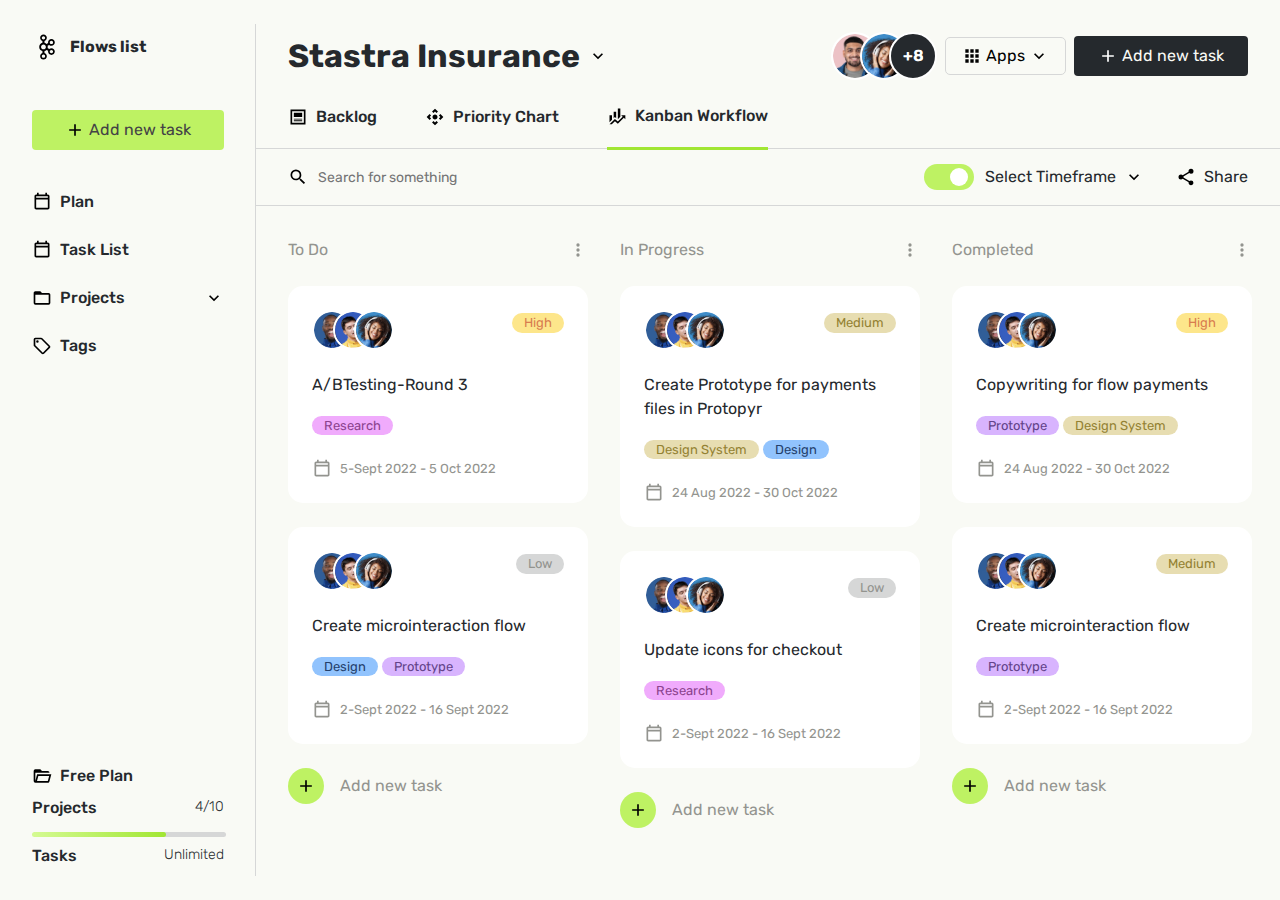
==== commit 23c98550: "build calendar" ====
--- a/index.html
+++ b/index.html
@@ -426,6 +426,7 @@
       </main>
     </div>
 
+    <!-- CALENDAR -->
     <script src="main.js"></script>
   </body>
 </html>
--- a/styles.css
+++ b/styles.css
@@ -371,7 +371,7 @@
   -webkit-appearance: none;
   position: relative;
   width: 50px;
-  height: 30px;
+  height: 26px;
   border-radius: 25px;
   background-color: #ccc;
   transition: background 0.3s;
@@ -385,8 +385,8 @@
   top: 50%;
   left: 30%;
   border-radius: 50%;
-  height: 1.25rem;
-  width: 1.25rem;
+  height: 18px;
+  width: 18px;
   background-color: white;
   transition: left 0.3s;
   transform: translate(-50%, -50%);
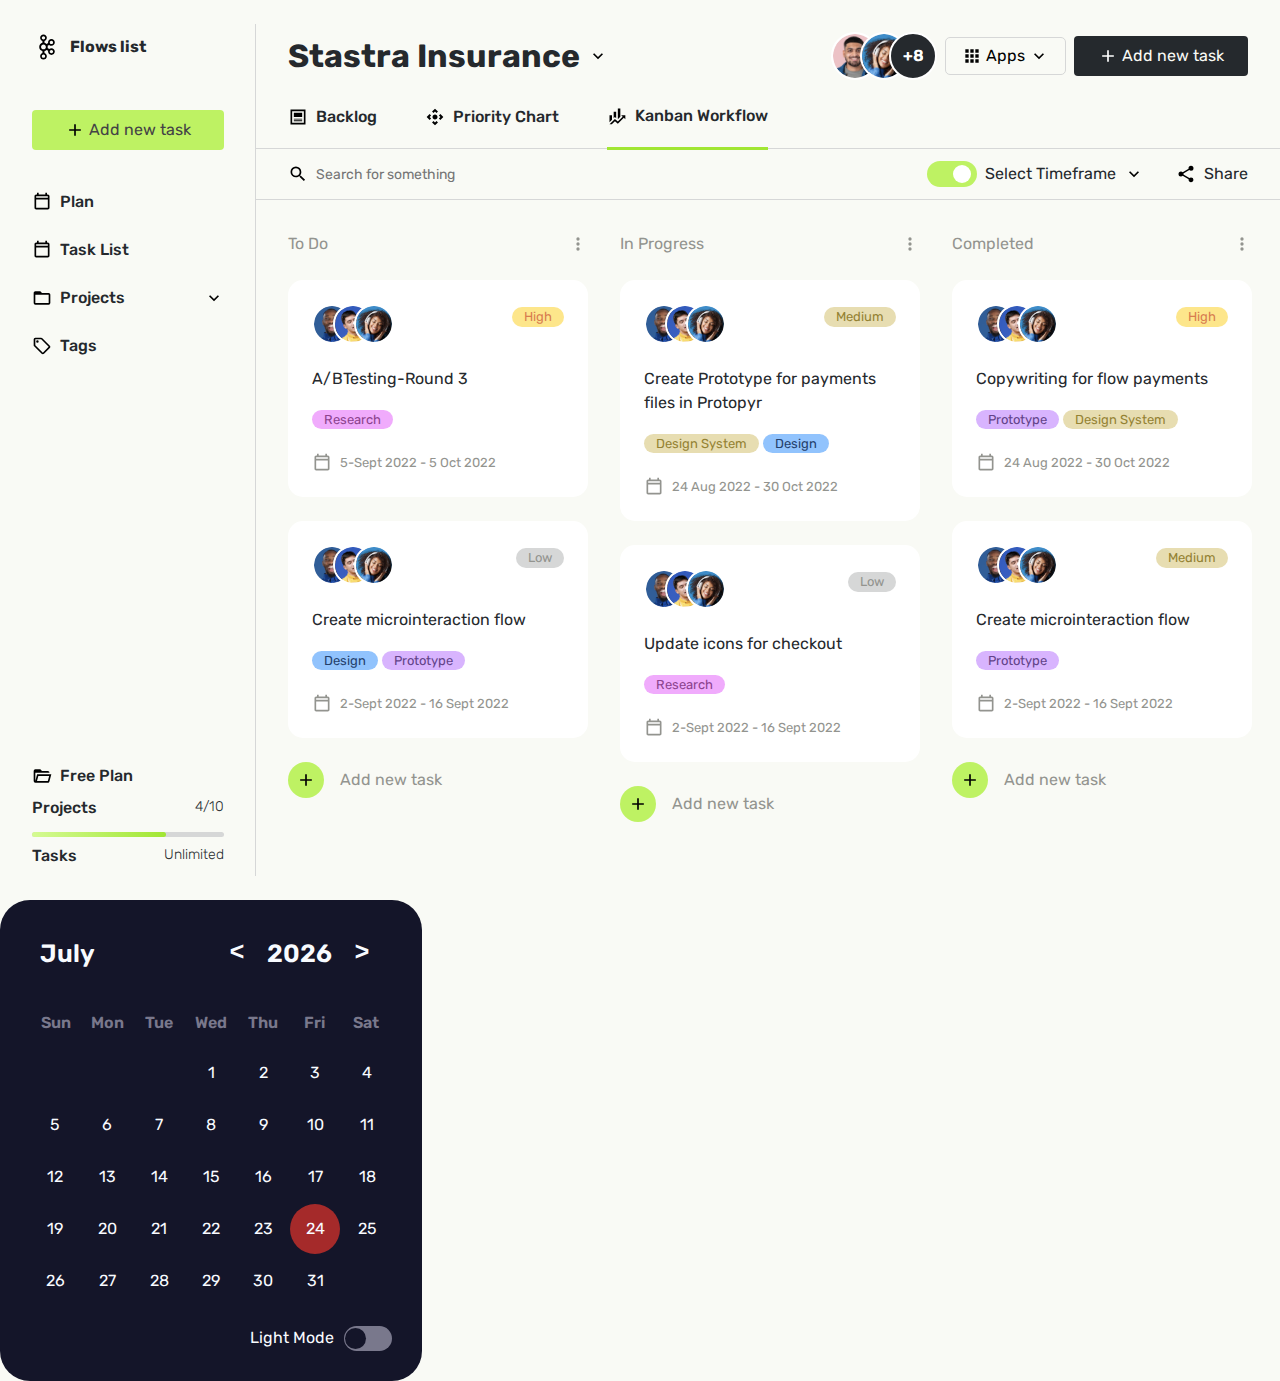
==== commit 5186b479: "refactor calendar code into main project" ====
--- a/index.html
+++ b/index.html
@@ -11,6 +11,7 @@
       rel="stylesheet"
     />
     <link rel="stylesheet" href="styles.css" />
+    <link rel="stylesheet" href="calendar.css" />
     <title>Admin Dashbord</title>
   </head>
   <body>
@@ -427,6 +428,59 @@
     </div>
 
     <!-- CALENDAR -->
+    <div class="calendar dark">
+      <div class="calendar-header">
+        <span class="month-picker" id="month-picker"> February </span>
+        <div class="year-picker">
+          <span class="year-change" id="prev-year">
+            <pre><</pre>
+          </span>
+          <span id="year">2021</span>
+          <span class="year-change" id="next-year">
+            <pre>></pre>
+          </span>
+        </div>
+      </div>
+
+      <div class="calendar-body">
+        <div class="calendar-week-day">
+          <div>Sun</div>
+          <div>Mon</div>
+          <div>Tue</div>
+          <div>Wed</div>
+          <div>Thu</div>
+          <div>Fri</div>
+          <div>Sat</div>
+        </div>
+        <div class="calendar-days"></div>
+      </div>
+
+      <div class="calendar-footer">
+        <div class="toggle">
+          <span>Light Mode</span>
+          <button class="dark-mode-switch">
+            <div class="dark-mode-switch-ident"></div>
+          </button>
+        </div>
+      </div>
+
+      <!-- Months -->
+      <div class="months hidden">
+        <div class="month">January</div>
+        <div class="month">February</div>
+        <div class="month">March</div>
+        <div class="month">April</div>
+        <div class="month">May</div>
+        <div class="month">June</div>
+        <div class="month">July</div>
+        <div class="month">August</div>
+        <div class="month">September</div>
+        <div class="month">October</div>
+        <div class="month">November</div>
+        <div class="month">December</div>
+      </div>
+    </div>
     <script src="main.js"></script>
+    <script src="calendar.js"></script>
   </body>
 </html>
--- a/calendar.css
+++ b/calendar.css
@@ -0,0 +1,209 @@
+:root {
+  --dark-body: #4d4c5a;
+  --dark-main: #141529;
+  --dark-second: #79788c;
+  --dark-hover: #323048;
+  --dark-text: #f8fbff;
+
+  --light-body: #f3f8fe;
+  --light-main: #fdfdfd;
+  --light-second: #c3c2c8;
+  --light-hover: #edf0f5;
+  --light-text: #151426;
+
+  --white: #fff;
+
+  --shadow: rgba(100, 100, 111, 0.2) 0px 7px 29px 0px;
+
+  --font-family: Rubik, "Gill Sans", "Gill Sans MT", Calibri, "Trebuchet MS",
+    sans-serif;
+
+  --bg-body: var(--dark-body);
+}
+
+.dark {
+  --bg-main: var(--dark-main);
+  --bg-second: var(--dark-second);
+  --color-hover: var(--dark-hover);
+  --color-txt: var(--dark-text);
+}
+
+.light {
+  --bg-main: var(--light-main);
+  --bg-second: var(--light-second);
+  --color-hover: var(--light-hover);
+  --color-txt: var(--light-text);
+}
+
+* {
+  padding: 0;
+  margin: 0;
+  box-sizing: border-box;
+}
+
+.hidden {
+  display: none !important;
+}
+
+.calendar {
+  height: max-content;
+  width: max-content;
+  background-color: var(--bg-main);
+  color: var(--dark-text);
+  border-radius: 30px;
+  padding: 20px;
+  position: relative;
+  overflow: hidden;
+}
+
+.light .calendar {
+  box-shadow: var(--shadow);
+}
+
+.calendar-header {
+  display: flex;
+  justify-content: space-between;
+  align-items: center;
+  font-size: 25px;
+  font-weight: 600;
+  color: var(--color-txt);
+  padding: 10px;
+}
+
+.calendar-body {
+  padding: 10px;
+}
+
+.calendar-week-day {
+  height: 50px;
+  display: grid;
+  grid-template-columns: repeat(7, 1fr);
+  font-weight: 600;
+}
+
+.calendar-week-day div {
+  display: grid;
+  place-items: center;
+  color: var(--bg-second);
+}
+
+.calendar-days {
+  display: grid;
+  grid-template-columns: repeat(7, 1fr);
+  gap: 2px;
+  color: var(--color-txt);
+}
+
+.calendar-days div {
+  width: 50px;
+  height: 50px;
+  display: flex;
+  align-items: center;
+  justify-content: center;
+  padding: 5px;
+  position: relative;
+  cursor: pointer;
+  animation: to-top 1s forwards;
+}
+
+.month-picker,
+.months div {
+  padding: 5px 10px;
+  border-radius: 10px;
+  cursor: pointer;
+}
+
+.month-picker:hover,
+.months div:hover {
+  background-color: var(--color-hover);
+}
+
+.year-picker {
+  display: flex;
+  align-items: center;
+}
+
+.year-change {
+  height: 40px;
+  width: 40px;
+  border-radius: 50%;
+  display: grid;
+  place-items: center;
+  margin: 0 10px;
+  cursor: pointer;
+}
+
+.year-change:hover {
+  background-color: var(--color-hover);
+}
+
+.calendar-footer {
+  padding: 10px;
+  display: flex;
+  justify-content: flex-end;
+  align-items: center;
+}
+
+/* Months */
+.months {
+  color: white;
+  display: grid;
+  grid-template-columns: repeat(3, 1fr);
+  gap: 3rem;
+  padding: 1rem;
+}
+
+.month {
+  font-size: 1.1rem;
+  color: var(--color-txt);
+}
+
+.toggle {
+  display: flex;
+}
+
+.toggle span {
+  margin-right: 10px;
+  color: var(--color-txt);
+}
+
+.dark-mode-switch {
+  position: relative;
+  width: 48px;
+  height: 25px;
+  border-radius: 14px;
+  background-color: var(--bg-second);
+  cursor: pointer;
+  border: none;
+}
+
+.dark-mode-switch-ident {
+  width: 21px;
+  height: 21px;
+  border-radius: 50%;
+  background-color: var(--bg-main);
+  position: absolute;
+  top: 2px;
+  right: 2px;
+  transition: right 0.2s ease-in-out;
+}
+
+.dark .dark-mode-switch .dark-mode-switch-ident {
+  top: 2px;
+  right: calc(2px + 50%);
+}
+
+.calendar-days div {
+  z-index: 10;
+}
+
+.calendar-days div:hover::before,
+.current-day {
+  content: "";
+  height: 50px;
+  width: 50px;
+  background-color: brown;
+  position: absolute;
+  border-radius: 50%;
+  z-index: -1;
+}
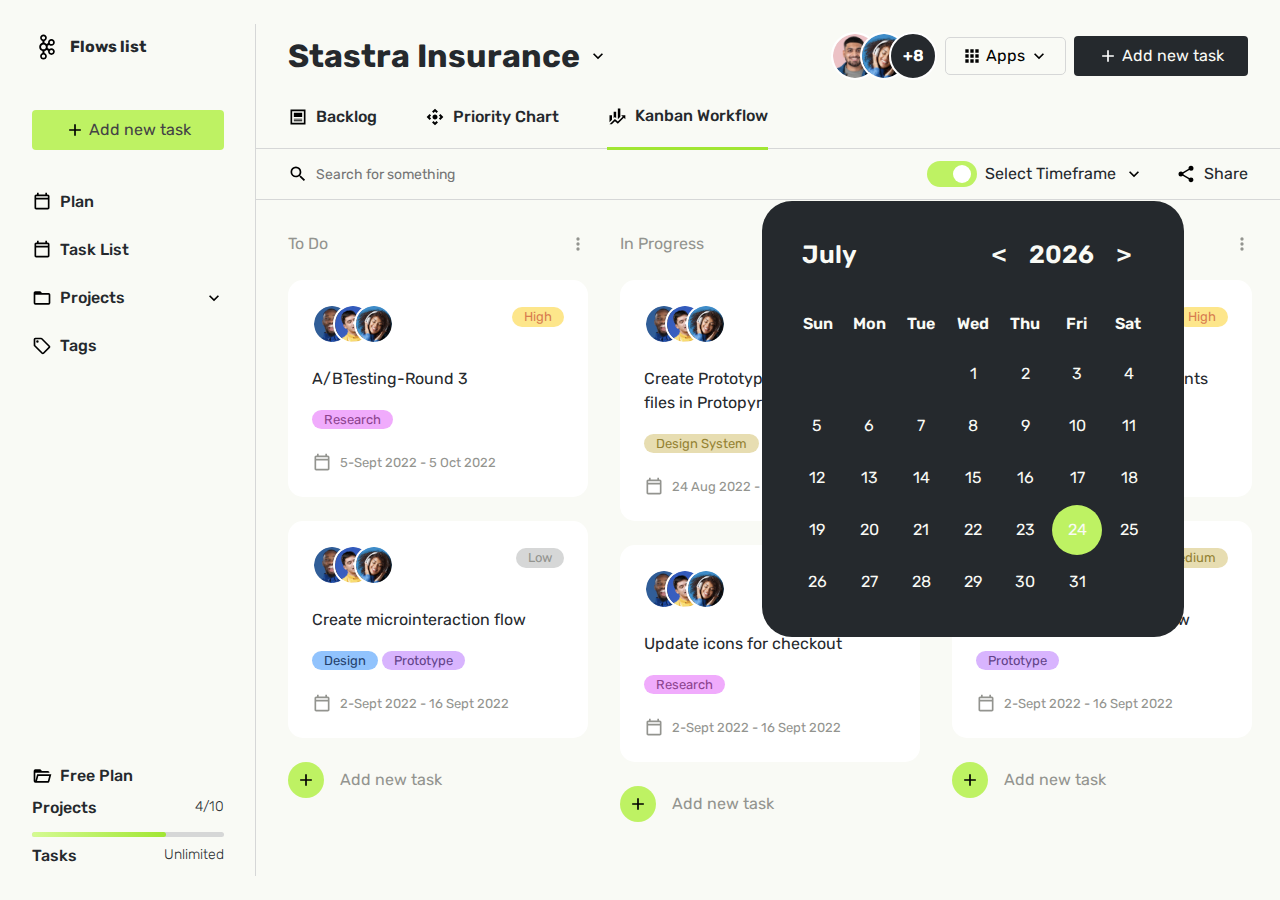
==== commit f9cfdd33: "cleaned calendar css" ====
--- a/index.html
+++ b/index.html
@@ -208,6 +208,53 @@
                 <svg class="all-icons">
                   <use xlink:href="assets/all-icons.svg#icon-expand"></use>
                 </svg>
+
+                <!-- calendar -->
+                <div class="calendar dark">
+                  <div class="calendar-header">
+                    <span class="month-picker" id="month-picker">
+                      February
+                    </span>
+                    <div class="year-picker">
+                      <span class="year-change" id="prev-year">
+                        <pre><</pre>
+                      </span>
+                      <span id="year">2021</span>
+                      <span class="year-change" id="next-year">
+                        <pre>></pre>
+                      </span>
+                    </div>
+                  </div>
+
+                  <div class="calendar-body">
+                    <div class="calendar-week-day">
+                      <div>Sun</div>
+                      <div>Mon</div>
+                      <div>Tue</div>
+                      <div>Wed</div>
+                      <div>Thu</div>
+                      <div>Fri</div>
+                      <div>Sat</div>
+                    </div>
+                    <div class="calendar-days"></div>
+                  </div>
+
+                  <!-- Months -->
+                  <div class="months hidden">
+                    <div class="month">January</div>
+                    <div class="month">February</div>
+                    <div class="month">March</div>
+                    <div class="month">April</div>
+                    <div class="month">May</div>
+                    <div class="month">June</div>
+                    <div class="month">July</div>
+                    <div class="month">August</div>
+                    <div class="month">September</div>
+                    <div class="month">October</div>
+                    <div class="month">November</div>
+                    <div class="month">December</div>
+                  </div>
+                </div>
               </div>
               <div class="share | flex">
                 <svg class="all-icons">
@@ -427,59 +474,6 @@
       </main>
     </div>
 
-    <!-- CALENDAR -->
-    <div class="calendar dark">
-      <div class="calendar-header">
-        <span class="month-picker" id="month-picker"> February </span>
-        <div class="year-picker">
-          <span class="year-change" id="prev-year">
-            <pre><</pre>
-          </span>
-          <span id="year">2021</span>
-          <span class="year-change" id="next-year">
-            <pre>></pre>
-          </span>
-        </div>
-      </div>
-
-      <div class="calendar-body">
-        <div class="calendar-week-day">
-          <div>Sun</div>
-          <div>Mon</div>
-          <div>Tue</div>
-          <div>Wed</div>
-          <div>Thu</div>
-          <div>Fri</div>
-          <div>Sat</div>
-        </div>
-        <div class="calendar-days"></div>
-      </div>
-
-      <div class="calendar-footer">
-        <div class="toggle">
-          <span>Light Mode</span>
-          <button class="dark-mode-switch">
-            <div class="dark-mode-switch-ident"></div>
-          </button>
-        </div>
-      </div>
-
-      <!-- Months -->
-      <div class="months hidden">
-        <div class="month">January</div>
-        <div class="month">February</div>
-        <div class="month">March</div>
-        <div class="month">April</div>
-        <div class="month">May</div>
-        <div class="month">June</div>
-        <div class="month">July</div>
-        <div class="month">August</div>
-        <div class="month">September</div>
-        <div class="month">October</div>
-        <div class="month">November</div>
-        <div class="month">December</div>
-      </div>
-    </div>
     <script src="main.js"></script>
     <script src="calendar.js"></script>
   </body>
--- a/styles.css
+++ b/styles.css
@@ -400,6 +400,10 @@
   left: 70%;
 }
 
+.select-timeframe {
+  position: relative;
+}
+
 .content-grid {
   display: grid;
   gap: 2rem;
--- a/calendar.css
+++ b/calendar.css
@@ -1,38 +1,7 @@
-:root {
-  --dark-body: #4d4c5a;
-  --dark-main: #141529;
-  --dark-second: #79788c;
-  --dark-hover: #323048;
-  --dark-text: #f8fbff;
-
-  --light-body: #f3f8fe;
-  --light-main: #fdfdfd;
-  --light-second: #c3c2c8;
-  --light-hover: #edf0f5;
-  --light-text: #151426;
-
-  --white: #fff;
-
-  --shadow: rgba(100, 100, 111, 0.2) 0px 7px 29px 0px;
-
-  --font-family: Rubik, "Gill Sans", "Gill Sans MT", Calibri, "Trebuchet MS",
-    sans-serif;
-
-  --bg-body: var(--dark-body);
-}
-
 .dark {
-  --bg-main: var(--dark-main);
-  --bg-second: var(--dark-second);
-  --color-hover: var(--dark-hover);
-  --color-txt: var(--dark-text);
-}
-
-.light {
-  --bg-main: var(--light-main);
-  --bg-second: var(--light-second);
-  --color-hover: var(--light-hover);
-  --color-txt: var(--light-text);
+  --bg-main: var(--clr-grey-900);
+  --color-hover: var(--clr-grey-600);
+  --color-txt: var(--clr-grey-200);
 }
 
 * {
@@ -46,18 +15,17 @@
 }
 
 .calendar {
-  height: max-content;
-  width: max-content;
+  height: fit-content;
+  width: fit-content;
   background-color: var(--bg-main);
-  color: var(--dark-text);
+  color: var(--clr-grey-200);
   border-radius: 30px;
   padding: 20px;
-  position: relative;
+  position: absolute;
+  top: 40px;
+  right: -40px;
+  z-index: 10;
   overflow: hidden;
-}
-
-.light .calendar {
-  box-shadow: var(--shadow);
 }
 
 .calendar-header {
@@ -137,13 +105,6 @@
   background-color: var(--color-hover);
 }
 
-.calendar-footer {
-  padding: 10px;
-  display: flex;
-  justify-content: flex-end;
-  align-items: center;
-}
-
 /* Months */
 .months {
   color: white;
@@ -158,41 +119,6 @@
   color: var(--color-txt);
 }
 
-.toggle {
-  display: flex;
-}
-
-.toggle span {
-  margin-right: 10px;
-  color: var(--color-txt);
-}
-
-.dark-mode-switch {
-  position: relative;
-  width: 48px;
-  height: 25px;
-  border-radius: 14px;
-  background-color: var(--bg-second);
-  cursor: pointer;
-  border: none;
-}
-
-.dark-mode-switch-ident {
-  width: 21px;
-  height: 21px;
-  border-radius: 50%;
-  background-color: var(--bg-main);
-  position: absolute;
-  top: 2px;
-  right: 2px;
-  transition: right 0.2s ease-in-out;
-}
-
-.dark .dark-mode-switch .dark-mode-switch-ident {
-  top: 2px;
-  right: calc(2px + 50%);
-}
-
 .calendar-days div {
   z-index: 10;
 }
@@ -202,7 +128,7 @@
   content: "";
   height: 50px;
   width: 50px;
-  background-color: brown;
+  background-color: var(--clr-lime-300);
   position: absolute;
   border-radius: 50%;
   z-index: -1;
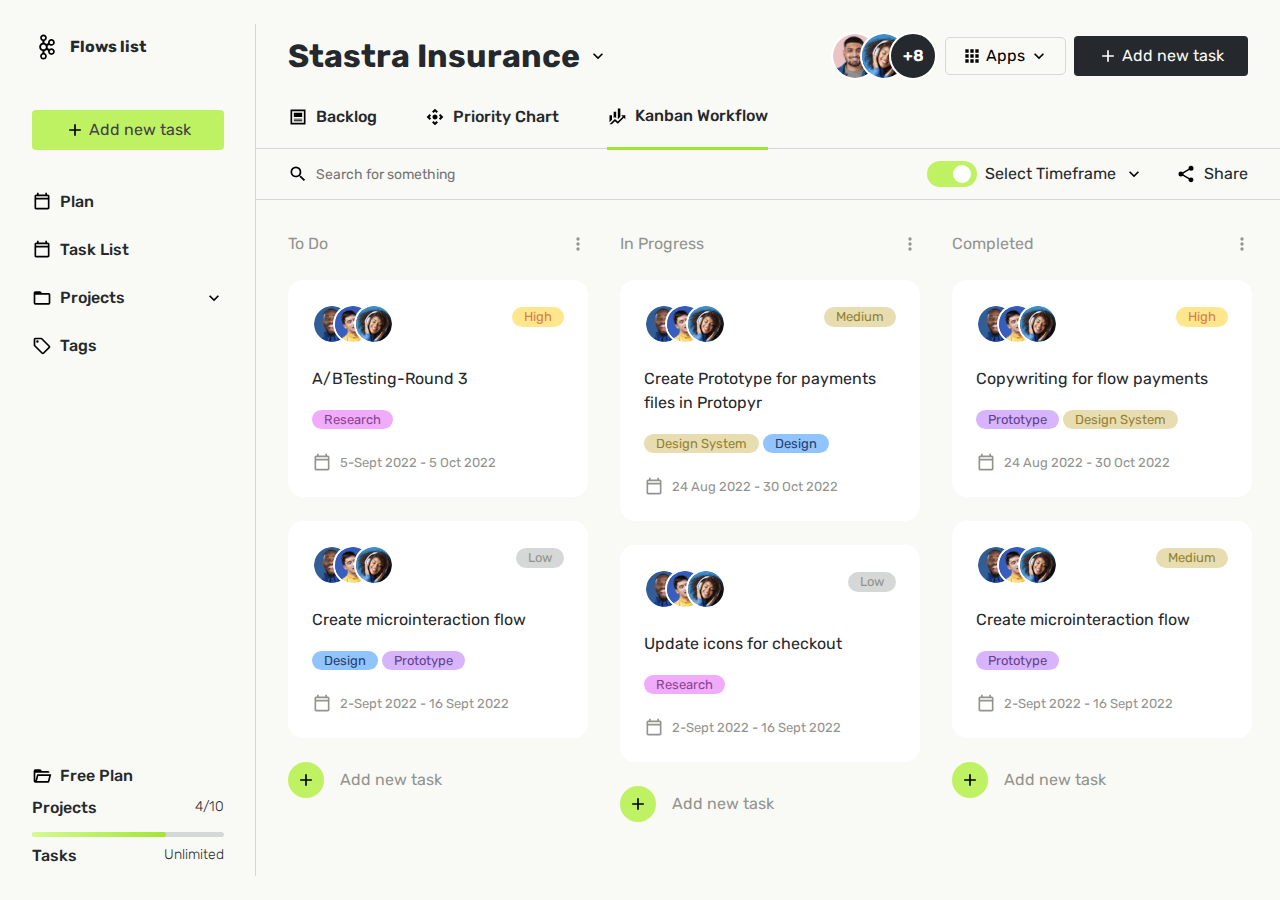
==== commit 0d0289f5: "add animation for calendar display" ====
--- a/index.html
+++ b/index.html
@@ -205,12 +205,12 @@
               <div class="select-timeframe | flex">
                 <input type="checkbox" checked />
                 <p>Select Timeframe</p>
-                <svg class="all-icons">
+                <svg class="all-icons calendar-dropdown">
                   <use xlink:href="assets/all-icons.svg#icon-expand"></use>
                 </svg>
 
                 <!-- calendar -->
-                <div class="calendar dark">
+                <div class="calendar dark hidden">
                   <div class="calendar-header">
                     <span class="month-picker" id="month-picker">
                       February
--- a/styles.css
+++ b/styles.css
@@ -43,6 +43,7 @@
   --fs-400: 0.875rem;
   --fs-500: 0.9375rem;
   --fs-600: 1rem;
+  --fs-650: 1.125rem;
   --fs-700: 1.875rem;
   --fs-800: 2.5rem;
   --fs-900: 3.5rem;
@@ -404,6 +405,33 @@
   position: relative;
 }
 
+[data-expand="true"] {
+  animation: rotate-180 0.3s ease-in;
+  transform: rotate(180deg);
+}
+
+@keyframes rotate-180 {
+  0% {
+    transform: rotate(0deg);
+  }
+  100% {
+    transform: rotate(180deg);
+  }
+}
+
+[data-expand="false"] {
+  animation: rotate-0 0.3s ease-out;
+}
+
+@keyframes rotate-0 {
+  0% {
+    transform: rotate(180deg);
+  }
+  100% {
+    transform: rotate(0deg);
+  }
+}
+
 .content-grid {
   display: grid;
   gap: 2rem;
@@ -504,7 +532,7 @@
 }
 
 .hidden {
-  display: none;
+  display: none !important;
 }
 
 .margin-bottom {
--- a/calendar.css
+++ b/calendar.css
@@ -1,74 +1,89 @@
-.dark {
-  --bg-main: var(--clr-grey-900);
-  --color-hover: var(--clr-grey-600);
-  --color-txt: var(--clr-grey-200);
-}
-
 * {
   padding: 0;
   margin: 0;
   box-sizing: border-box;
 }
 
-.hidden {
-  display: none !important;
-}
+.calendar {
+  --bg-main: var(--clr-grey-900);
+  --color-hover: var(--clr-grey-600);
+  --color-txt: var(--clr-grey-200);
 
-.calendar {
   height: fit-content;
   width: fit-content;
   background-color: var(--bg-main);
-  color: var(--clr-grey-200);
-  border-radius: 30px;
-  padding: 20px;
+  color: var(--color-txt);
+  border-radius: 20px;
+  padding: var(--size-200);
   position: absolute;
   top: 40px;
   right: -40px;
   z-index: 10;
   overflow: hidden;
+
+  animation: calendar-display 0.5s ease;
+}
+
+@keyframes calendar-display {
+  0% {
+    display: none;
+    opacity: 0;
+  }
+
+  1% {
+    display: block;
+    opacity: 0;
+  }
+
+  100% {
+    display: block;
+    opacity: 1;
+  }
 }
 
 .calendar-header {
   display: flex;
   justify-content: space-between;
   align-items: center;
-  font-size: 25px;
-  font-weight: 600;
+  font-size: var(--fs-650);
+  font-weight: var(--fw-bold);
   color: var(--color-txt);
-  padding: 10px;
+  padding: var(--size-300);
 }
 
 .calendar-body {
-  padding: 10px;
+  padding: var(--size-300);
 }
 
 .calendar-week-day {
   height: 50px;
   display: grid;
   grid-template-columns: repeat(7, 1fr);
-  font-weight: 600;
+  font-weight: var(--fw-normal);
+  color: var(--clr-grey-500);
+  font-size: var(--fs-500);
 }
 
 .calendar-week-day div {
   display: grid;
   place-items: center;
-  color: var(--bg-second);
 }
 
 .calendar-days {
   display: grid;
   grid-template-columns: repeat(7, 1fr);
-  gap: 2px;
+  gap: var(--size-50);
   color: var(--color-txt);
+  font-size: var(--fs-300);
 }
 
 .calendar-days div {
-  width: 50px;
-  height: 50px;
+  width: 40px;
+  height: 40px;
   display: flex;
   align-items: center;
   justify-content: center;
-  padding: 5px;
+  padding: var(--size-100);
   position: relative;
   cursor: pointer;
   animation: to-top 1s forwards;
@@ -76,7 +91,8 @@
 
 .month-picker,
 .months div {
-  padding: 5px 10px;
+  padding-block: var(--size-100);
+  padding-inline: var(--size-200);
   border-radius: 10px;
   cursor: pointer;
 }
@@ -115,7 +131,7 @@
 }
 
 .month {
-  font-size: 1.1rem;
+  font-size: var(--fs-400);
   color: var(--color-txt);
 }
 
@@ -126,10 +142,15 @@
 .calendar-days div:hover::before,
 .current-day {
   content: "";
-  height: 50px;
-  width: 50px;
+  height: 40px;
+  width: 40px;
   background-color: var(--clr-lime-300);
+  color: var(--clr-grey-900);
   position: absolute;
   border-radius: 50%;
   z-index: -1;
 }
+
+.calendar-days div:hover {
+  color: var(--clr-grey-900);
+}
